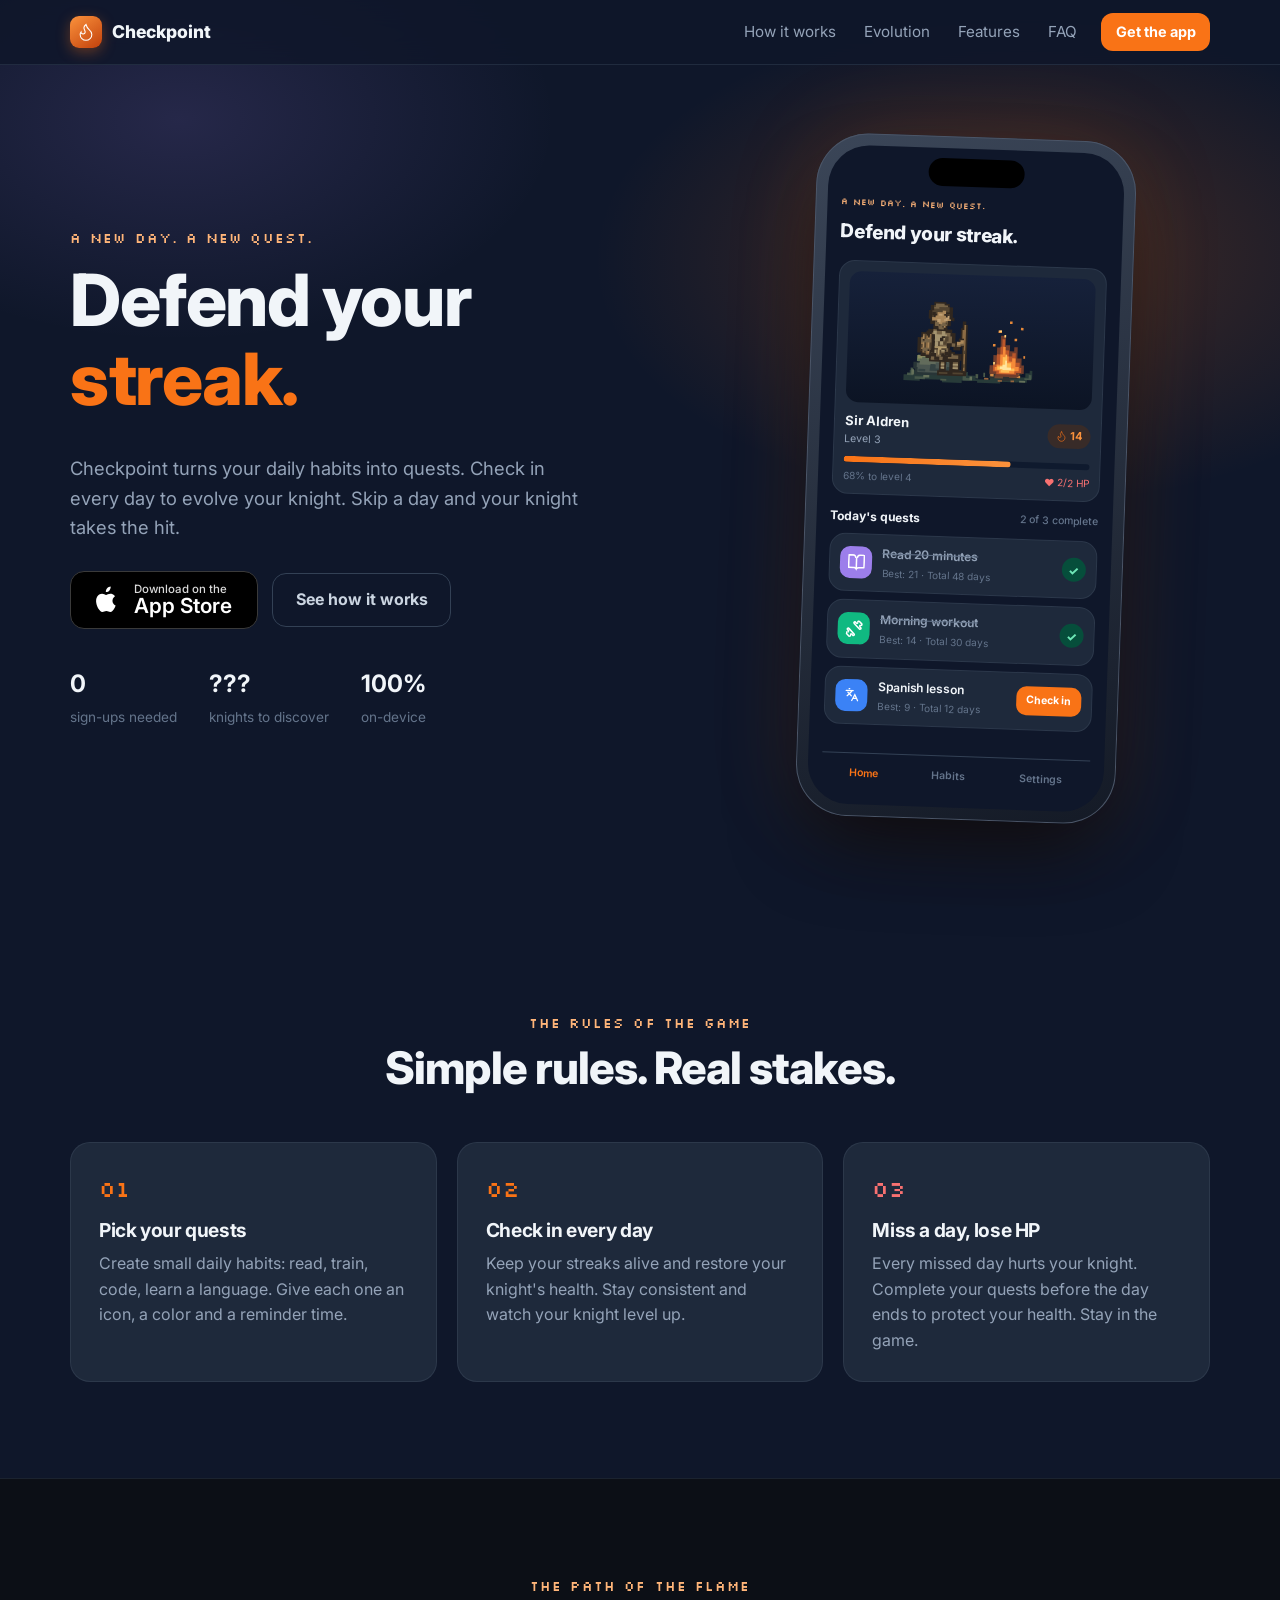
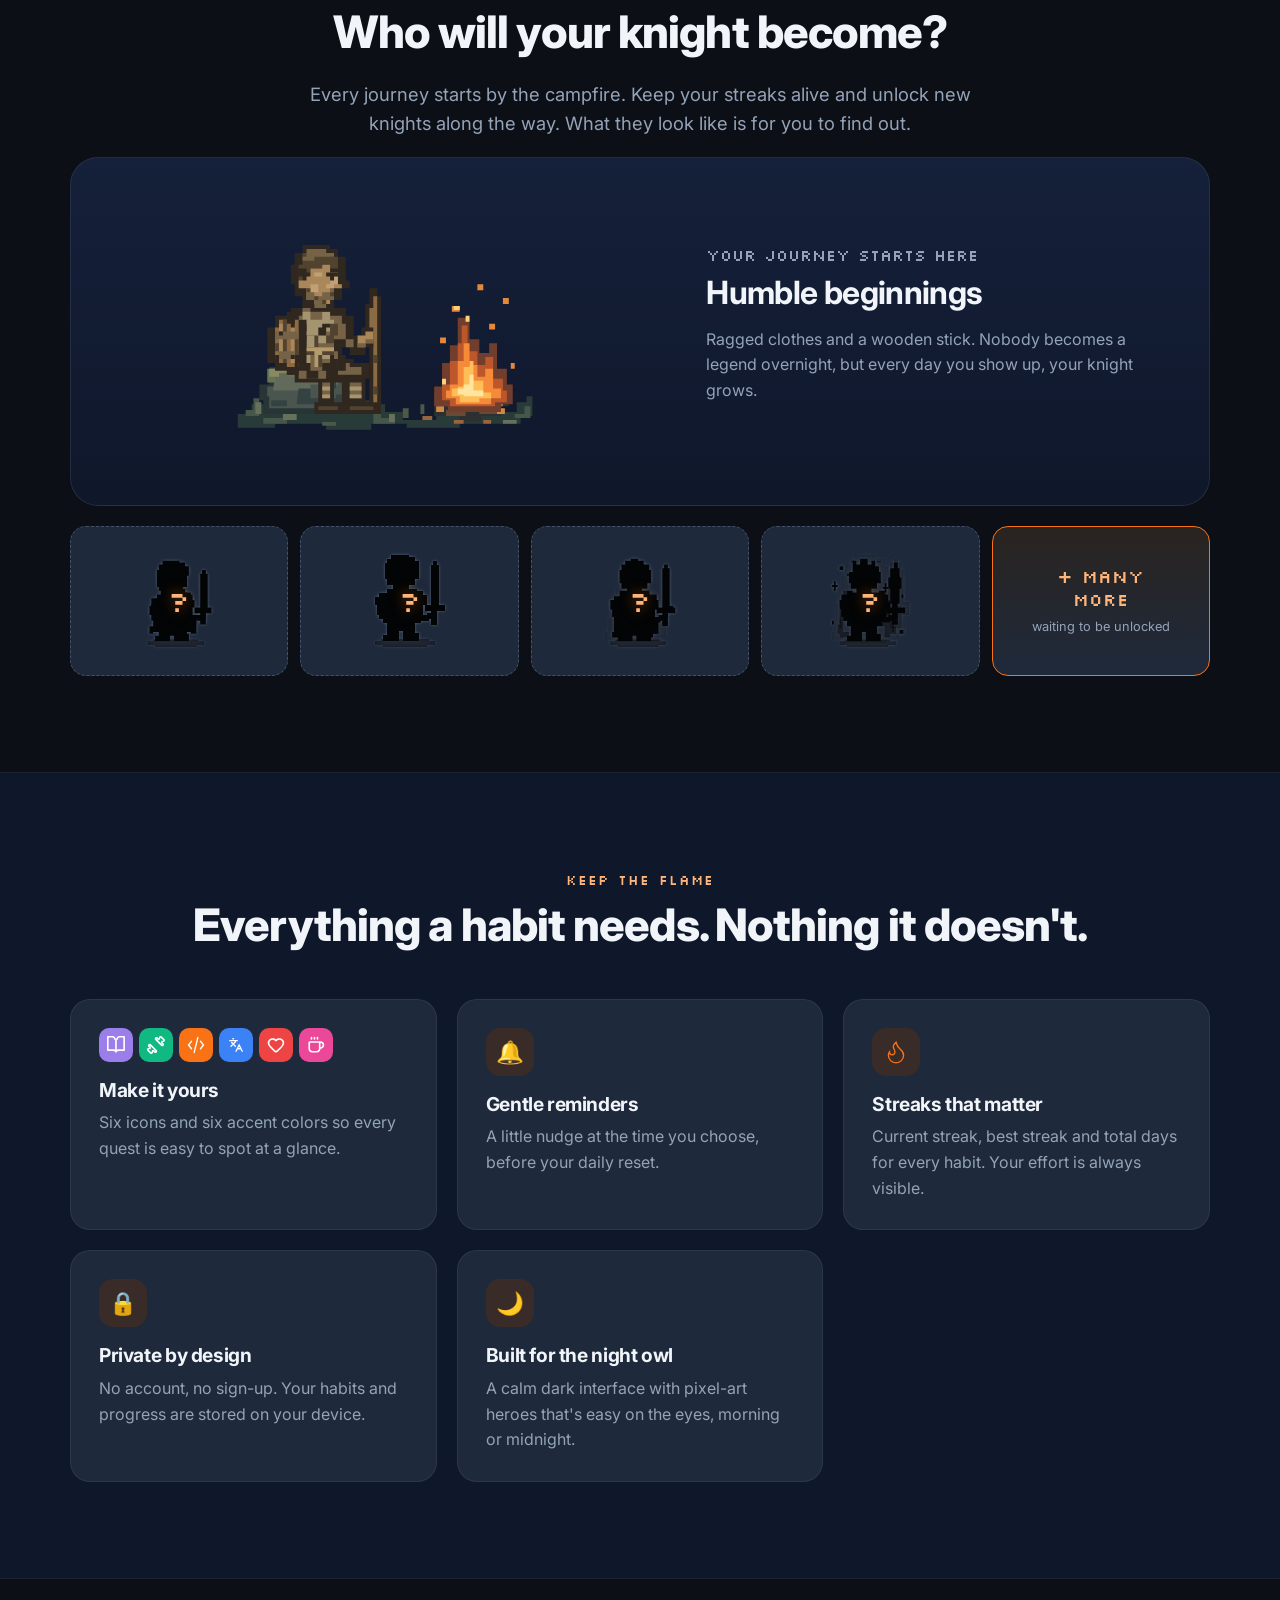
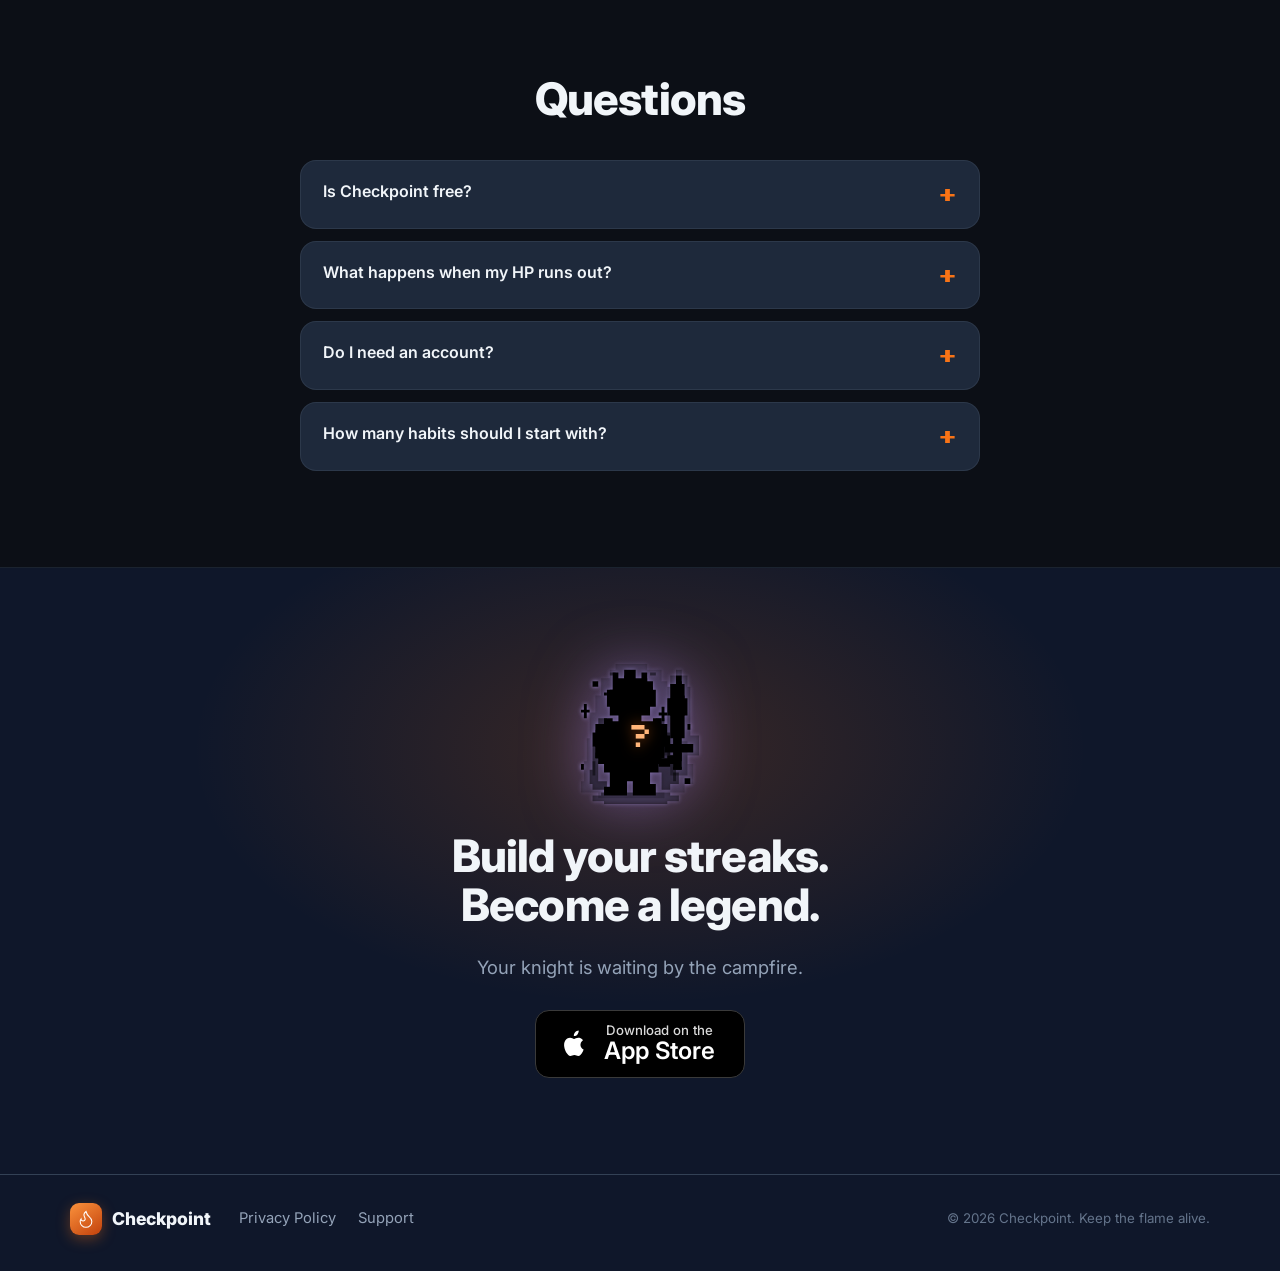
==== index.html @ ed14bf8e "Add Checkpoint landing page and privacy policy Co-Authored-By: Claude Opus 5.5 <noreply@anthropic.co" ====
<!doctype html>
<html lang="en">
<head>
  <meta charset="utf-8">
  <meta name="viewport" content="width=device-width, initial-scale=1">
  <title>Checkpoint — Habit Quests</title>
  <meta name="description" content="Checkpoint turns your daily habits into quests. Check in every day, protect your HP and evolve your knight.">
  <meta name="theme-color" content="#0F172A">
  <!-- Replace YOUR_APP_ID once the app is live, e.g. app-id=1234567890 -->
  <!-- <meta name="apple-itunes-app" content="app-id=YOUR_APP_ID"> -->
  <meta property="og:title" content="Checkpoint — Defend your streak.">
  <meta property="og:description" content="Daily habits as quests. Build streaks, keep your HP, evolve your knight.">
  <meta property="og:type" content="website">
  <link rel="icon" type="image/svg+xml" href="assets/img/favicon.svg">
  <link rel="apple-touch-icon" href="assets/img/favicon.svg">
  <link rel="preconnect" href="https://fonts.googleapis.com">
  <link rel="preconnect" href="https://fonts.gstatic.com" crossorigin>
  <link href="https://fonts.googleapis.com/css2?family=Inter:wght@400;500;600;700;800&family=Silkscreen&display=swap" rel="stylesheet">
  <link rel="stylesheet" href="styles.css">
</head>
<body>

<header class="nav">
  <div class="wrap nav__inner">
    <a class="brand" href="#top" aria-label="Checkpoint home">
      <span class="brand__icon"><img src="assets/img/flame.svg" alt=""></span>
      <span>Checkpoint</span>
    </a>
    <nav class="nav__links" aria-label="Main">
      <a href="#how">How it works</a>
      <a href="#evolution">Evolution</a>
      <a href="#features">Features</a>
      <a href="#faq">FAQ</a>
    </nav>
    <a class="btn btn--small js-store" href="#download">Get the app</a>
  </div>
</header>

<main id="top">

  <!-- HERO -->
  <section class="hero">
    <div class="hero__glow" aria-hidden="true"></div>
    <div class="wrap hero__inner">
      <div class="hero__copy">
        <p class="eyebrow">a new day. a new quest.</p>
        <h1>Defend your <span class="accent">streak.</span></h1>
        <p class="lead">Checkpoint turns your daily habits into quests. Check in every day to evolve your knight. Skip a day and your knight takes the hit.</p>
        <div class="cta-row">
          <a class="store-badge js-store" href="#download" aria-label="Download on the App Store">
            <svg viewBox="0 0 24 24" aria-hidden="true"><path fill="currentColor" d="M16.37 12.6c.03 2.9 2.54 3.86 2.57 3.87-.02.07-.4 1.38-1.33 2.73-.8 1.17-1.63 2.33-2.94 2.36-1.29.02-1.7-.76-3.17-.76-1.47 0-1.93.74-3.15.79-1.27.05-2.23-1.27-3.04-2.43-1.65-2.38-2.92-6.74-1.22-9.68.84-1.46 2.35-2.39 3.99-2.41 1.24-.02 2.42.84 3.17.84.76 0 2.19-1.04 3.69-.88.63.03 2.39.25 3.52 1.92-.09.06-2.1 1.23-2.09 3.65M13.95 4.3c.67-.82 1.13-1.95 1-3.08-.97.04-2.14.65-2.84 1.46-.62.72-1.17 1.87-1.02 2.97 1.08.08 2.19-.55 2.86-1.35"/></svg>
            <span><small>Download on the</small>App Store</span>
          </a>
          <a class="btn btn--ghost" href="#how">See how it works</a>
        </div>
        <ul class="hero__stats">
          <li><b>0</b><span>sign-ups needed</span></li>
          <li><b>???</b><span>knights to discover</span></li>
          <li><b>100%</b><span>on-device</span></li>
        </ul>
      </div>

      <!-- Phone mockup recreating the Home screen -->
      <div class="phone" aria-label="Checkpoint home screen preview" role="img">
        <div class="phone__screen">
          <div class="phone__notch"></div>
          <div class="ui">
            <p class="ui__sub">a new day. a new quest.</p>
            <p class="ui__title">Defend your streak.</p>

            <div class="ui-card ui-hero">
              <div class="ui-hero__art"><img src="assets/img/peasant_campfire.svg" alt=""></div>
              <div class="ui-hero__row">
                <div>
                  <p class="ui-hero__name">Sir Aldren</p>
                  <p class="ui-hero__lvl">Level 3</p>
                </div>
                <span class="pill pill--fire"><img src="assets/img/flame.svg" alt=""> 14</span>
              </div>
              <div class="bar"><span style="width:68%"></span></div>
              <p class="ui-hero__meta"><span>68% to level 4</span><span class="hp">♥ 2/2 HP</span></p>
            </div>

            <div class="ui__section">
              <span>Today's quests</span><span class="dim">2 of 3 complete</span>
            </div>

            <div class="ui-card quest is-done">
              <span class="quest__icon c-lav"><img src="assets/img/book.svg" alt=""></span>
              <div class="quest__body"><p>Read 20 minutes</p><small>Best: 21 · Total 48 days</small></div>
              <span class="quest__check">✓</span>
            </div>
            <div class="ui-card quest is-done">
              <span class="quest__icon c-green"><img src="assets/img/sport.svg" alt=""></span>
              <div class="quest__body"><p>Morning workout</p><small>Best: 14 · Total 30 days</small></div>
              <span class="quest__check">✓</span>
            </div>
            <div class="ui-card quest">
              <span class="quest__icon c-blue"><img src="assets/img/language.svg" alt=""></span>
              <div class="quest__body"><p>Spanish lesson</p><small>Best: 9 · Total 12 days</small></div>
              <span class="quest__btn">Check in</span>
            </div>

            <div class="ui__tabs"><span class="on">Home</span><span>Habits</span><span>Settings</span></div>
          </div>
        </div>
      </div>
    </div>
  </section>

  <!-- HOW IT WORKS -->
  <section id="how" class="section">
    <div class="wrap">
      <p class="eyebrow center">the rules of the game</p>
      <h2 class="center">Simple rules. Real stakes.</h2>
      <div class="steps">
        <article class="step">
          <span class="step__num">01</span>
          <h3>Pick your quests</h3>
          <p>Create small daily habits: read, train, code, learn a language. Give each one an icon, a color and a reminder time.</p>
        </article>
        <article class="step">
          <span class="step__num">02</span>
          <h3>Check in every day</h3>
          <p>Keep your streaks alive and restore your knight's health. Stay consistent and watch your knight level up.</p>
        </article>
        <article class="step step--warn">
          <span class="step__num">03</span>
          <h3>Miss a day, lose HP</h3>
          <p>Every missed day hurts your knight. Complete your quests before the day ends to protect your health. Stay in the game.</p>
        </article>
      </div>
    </div>
  </section>

  <!-- EVOLUTION -->
  <section id="evolution" class="section section--alt">
    <div class="wrap">
      <p class="eyebrow center">the path of the flame</p>
      <h2 class="center">Who will your knight become?</h2>
      <p class="lead center narrow">Every journey starts by the campfire. Keep your streaks alive and unlock new knights along the way. What they look like is for you to find out.</p>

      <div class="stage">
        <div class="stage__art"><img src="assets/img/peasant_campfire.svg" alt="Your knight resting by the campfire"></div>
        <div class="stage__copy">
          <p class="stage__lvl">your journey starts here</p>
          <h3>Humble beginnings</h3>
          <p>Ragged clothes and a wooden stick. Nobody becomes a legend overnight, but every day you show up, your knight grows.</p>
        </div>
      </div>

      <div class="locked" aria-label="Locked knights">
        <div class="locked__card"><img src="assets/img/ragged.svg" alt="Locked knight"><span class="locked__q">?</span></div>
        <div class="locked__card"><img src="assets/img/steel.svg" alt="Locked knight"><span class="locked__q">?</span></div>
        <div class="locked__card"><img src="assets/img/veteran.svg" alt="Locked knight"><span class="locked__q">?</span></div>
        <div class="locked__card"><img src="assets/img/grandmaster.svg" alt="Locked knight"><span class="locked__q">?</span></div>
        <div class="locked__card locked__more"><b>+ many<br>more</b><span>waiting to be unlocked</span></div>
      </div>
    </div>
  </section>

  <!-- FEATURES -->
  <section id="features" class="section">
    <div class="wrap">
      <p class="eyebrow center">keep the flame</p>
      <h2 class="center">Everything a habit needs. Nothing it doesn't.</h2>
      <div class="grid">
        <article class="feature">
          <div class="feature__icons">
            <span class="c-lav"><img src="assets/img/book.svg" alt=""></span>
            <span class="c-green"><img src="assets/img/sport.svg" alt=""></span>
            <span class="c-orange"><img src="assets/img/coding.svg" alt=""></span>
            <span class="c-blue"><img src="assets/img/language.svg" alt=""></span>
            <span class="c-red"><img src="assets/img/heart.svg" alt=""></span>
            <span class="c-pink"><img src="assets/img/coffee.svg" alt=""></span>
          </div>
          <h3>Make it yours</h3>
          <p>Six icons and six accent colors so every quest is easy to spot at a glance.</p>
        </article>
        <article class="feature">
          <div class="feature__big">🔔</div>
          <h3>Gentle reminders</h3>
          <p>A little nudge at the time you choose, before your daily reset.</p>
        </article>
        <article class="feature">
          <div class="feature__big"><img src="assets/img/flame.svg" alt=""></div>
          <h3>Streaks that matter</h3>
          <p>Current streak, best streak and total days for every habit. Your effort is always visible.</p>
        </article>
        <article class="feature">
          <div class="feature__big">🔒</div>
          <h3>Private by design</h3>
          <p>No account, no sign-up. Your habits and progress are stored on your device.</p>
        </article>
        <article class="feature">
          <div class="feature__big">🌙</div>
          <h3>Built for the night owl</h3>
          <p>A calm dark interface with pixel-art heroes that's easy on the eyes, morning or midnight.</p>
        </article>
      </div>
    </div>
  </section>

  <!-- FAQ -->
  <section id="faq" class="section section--alt">
    <div class="wrap narrow">
      <h2 class="center">Questions</h2>
      <details>
        <summary>Is Checkpoint free?</summary>
        <p>Yes. Download it from the App Store and start your first quest right away.</p>
      </details>
      <details>
        <summary>What happens when my HP runs out?</summary>
        <p>Missed days cost HP, and completed quests slowly heal your knight. Keep checking in to stay in the game — even one quest a day helps.</p>
      </details>
      <details>
        <summary>Do I need an account?</summary>
        <p>No. Checkpoint works without sign-up and keeps your data on your iPhone.</p>
      </details>
      <details>
        <summary>How many habits should I start with?</summary>
        <p>Start small. A few minutes a day is enough. One or two quests you can actually keep beat ten you'll abandon.</p>
      </details>
    </div>
  </section>

  <!-- FINAL CTA -->
  <section id="download" class="section final">
    <div class="wrap final__inner">
      <div class="final__art"><img src="assets/img/grandmaster.svg" alt="A locked legendary knight"><span class="locked__q">?</span></div>
      <h2>Build your streaks.<br>Become a legend.</h2>
      <p class="lead">Your knight is waiting by the campfire.</p>
      <a class="store-badge store-badge--lg js-store" href="#download" aria-label="Download on the App Store">
        <svg viewBox="0 0 24 24" aria-hidden="true"><path fill="currentColor" d="M16.37 12.6c.03 2.9 2.54 3.86 2.57 3.87-.02.07-.4 1.38-1.33 2.73-.8 1.17-1.630 2.33-2.94 2.36-1.29.02-1.7-.76-3.17-.76-1.47 0-1.93.74-3.15.79-1.27.05-2.230-1.27-3.04-2.43-1.65-2.38-2.92-6.74-1.22-9.68.84-1.46 2.35-2.39 3.99-2.41 1.24-.02 2.42.84 3.17.84.76 0 2.19-1.04 3.69-.88.63.03 2.39.25 3.520 1.92-.09.06-2.1 1.23-2.09 3.65M13.95 4.3c.67-.82 1.13-1.95 1-3.08-.97.04-2.14.65-2.84 1.46-.62.72-1.17 1.87-1.02 2.97 1.08.08 2.19-.55 2.86-1.35"/></svg>
        <span><small>Download on the</small>App Store</span>
      </a>
    </div>
  </section>
</main>

<footer class="footer">
  <div class="wrap footer__inner">
    <span class="brand"><span class="brand__icon"><img src="assets/img/flame.svg" alt=""></span>Checkpoint</span>
    <nav aria-label="Legal">
      <a href="privacy.html">Privacy Policy</a>
      <a href="mailto:support@example.com">Support</a>
    </nav>
    <small class="dim">© <span id="year">2026</span> Checkpoint. Keep the flame alive.</small>
  </div>
</footer>

<script>
  // Paste the App Store URL here once the app is published.
  const APP_STORE_URL = ""; // e.g. "https://apps.apple.com/app/id1234567890"
  if (APP_STORE_URL) {
    document.querySelectorAll(".js-store").forEach(a => { a.href = APP_STORE_URL; a.target = "_blank"; a.rel = "noopener"; });
  }

  document.getElementById("year").textContent = new Date().getFullYear();
</script>
</body>
</html>
---- styles.css ----
:root {
  --bg: #0F172A;
  --bg-dim: #0C0F16;
  --card: #1E293B;
  --card-hi: #25344C;
  --line: #334155;
  --text: #F1F5F9;
  --text-2: #CBD5E1;
  --muted: #94A3B8;
  --dim: #64748B;
  --primary: #F97316;
  --primary-2: #FB923C;
  --primary-text: #FFB579;
  --primary-deep: #382B28;
  --violet: #9C7EEB;
  --success: #10B981;
  --error: #EF4444;
  --radius: 20px;
  --pixel: "Silkscreen", ui-monospace, monospace;
}

* { box-sizing: border-box; }
html { scroll-behavior: smooth; }
body {
  margin: 0;
  background: var(--bg);
  color: var(--text);
  font: 16px/1.6 "Inter", system-ui, -apple-system, sans-serif;
  -webkit-font-smoothing: antialiased;
  overflow-x: hidden;
}
img { max-width: 100%; display: block; }
a { color: inherit; text-decoration: none; }
h1, h2, h3 { line-height: 1.1; margin: 0 0 .5em; letter-spacing: -.02em; }
h1 { font-size: clamp(2.6rem, 6vw, 4.5rem); font-weight: 800; }
h2 { font-size: clamp(1.9rem, 4vw, 2.8rem); font-weight: 800; }
h3 { font-size: 1.2rem; font-weight: 700; }
p { margin: 0 0 1em; }

.wrap { width: min(1140px, 100% - 32px); margin-inline: auto; }
.narrow { max-width: 680px; margin-inline: auto; }
.center { text-align: center; }
.dim { color: var(--dim); }
.small { font-size: .9rem; }
.accent { color: var(--primary); }
.lead { color: var(--muted); font-size: 1.15rem; }
.eyebrow {
  font-family: var(--pixel);
  color: var(--primary-text);
  font-size: .85rem;
  letter-spacing: .08em;
  text-transform: lowercase;
  margin-bottom: .8em;
}

/* Buttons */
.btn {
  display: inline-flex; align-items: center; justify-content: center;
  padding: .85em 1.4em; border-radius: 14px;
  background: var(--primary); color: #fff; font-weight: 700;
  transition: transform .15s, background .15s;
}
.btn:hover { background: var(--primary-2); transform: translateY(-1px); }
.btn--small { padding: .55em 1em; font-size: .9rem; border-radius: 12px; }
.btn--ghost { background: transparent; border: 1px solid var(--line); color: var(--text-2); }
.btn--ghost:hover { background: var(--card); }

.store-badge {
  display: inline-flex; align-items: center; gap: .6em;
  background: #000; color: #fff; border: 1px solid #3a3a3a;
  padding: .55em 1.2em .55em 1em; border-radius: 14px;
  font-weight: 600; font-size: 1.3rem; line-height: 1.05;
  transition: transform .15s, border-color .15s;
}
.store-badge:hover { transform: translateY(-1px); border-color: var(--primary); }
.store-badge svg { width: 30px; height: 30px; }
.store-badge small { display: block; font-size: .55em; font-weight: 500; opacity: .85; }
.store-badge--lg { font-size: 1.5rem; }

/* Nav */
.nav {
  position: sticky; top: 0; z-index: 10;
  background: color-mix(in srgb, var(--bg) 82%, transparent);
  backdrop-filter: blur(14px); -webkit-backdrop-filter: blur(14px);
  border-bottom: 1px solid rgba(51, 65, 85, .5);
}
.nav__inner { display: flex; align-items: center; gap: 24px; height: 64px; }
.nav__links { display: flex; gap: 28px; margin-left: auto; color: var(--muted); font-size: .95rem; }
.nav__links a:hover { color: var(--text); }
.brand { display: inline-flex; align-items: center; gap: 10px; font-weight: 800; font-size: 1.1rem; }
.brand__icon {
  width: 32px; height: 32px; border-radius: 9px; display: grid; place-items: center;
  background: linear-gradient(145deg, #FB923C, #C2410C);
  box-shadow: 0 4px 14px rgba(249, 115, 22, .35);
}
.brand__icon img { width: 20px; filter: brightness(0) invert(1); }

/* Hero */
.hero { position: relative; padding: 72px 0 96px; overflow-x: clip; }
.hero__glow {
  position: absolute; inset: -10% -10% auto; height: 700px; pointer-events: none;
  background:
    radial-gradient(40% 50% at 75% 40%, rgba(249, 115, 22, .22), transparent 70%),
    radial-gradient(35% 45% at 20% 20%, rgba(156, 126, 235, .16), transparent 70%);
}
.hero__inner { position: relative; display: grid; grid-template-columns: 1.1fr .9fr; gap: 56px; align-items: center; }
.hero__copy .lead { max-width: 520px; }
.cta-row { display: flex; flex-wrap: wrap; gap: 14px; align-items: center; margin: 28px 0 36px; }
.hero__stats { display: flex; gap: 32px; list-style: none; padding: 0; margin: 0; }
.hero__stats b { display: block; font-size: 1.5rem; color: var(--text); }
.hero__stats span { color: var(--dim); font-size: .85rem; }

/* Phone mockup */
.phone {
  justify-self: center; width: 320px; aspect-ratio: 9 / 19.2;
  padding: 12px; border-radius: 52px;
  background: linear-gradient(160deg, #3b4658, #141a26);
  box-shadow: 0 40px 80px -20px rgba(0, 0, 0, .7), 0 0 0 1px #4b5567 inset, 0 0 90px rgba(249, 115, 22, .15);
  transform: rotate(2deg);
}
.phone__screen { position: relative; height: 100%; border-radius: 41px; overflow: hidden; background: var(--bg); }
.phone__notch { position: absolute; top: 10px; left: 50%; translate: -50%; width: 96px; height: 28px; border-radius: 20px; background: #000; z-index: 2; }
.ui { padding: 50px 14px 0; height: 100%; display: flex; flex-direction: column; gap: 8px; font-size: 12px; }
.ui__sub { margin: 0; font-family: var(--pixel); color: var(--primary-text); font-size: 9px; }
.ui__title { margin: 0 0 4px; font-weight: 800; font-size: 19px; letter-spacing: -.02em; }
.ui-card { background: var(--card); border-radius: 16px; border: 1px solid rgba(71, 85, 105, .35); }
.ui-hero { padding: 10px; }
.ui-hero__art { background: linear-gradient(180deg, #16213a, #0c1424); border-radius: 12px; padding: 4px 0; }
.ui-hero__art img { width: 78%; margin: 0 auto; image-rendering: pixelated; }
.ui-hero__row { display: flex; justify-content: space-between; align-items: center; margin-top: 8px; }
.ui-hero__name { margin: 0; font-weight: 700; font-size: 13px; }
.ui-hero__lvl { margin: 0; color: var(--muted); font-size: 10.5px; }
.pill { display: inline-flex; align-items: center; gap: 3px; padding: 3px 8px; border-radius: 99px; font-weight: 700; font-size: 11px; }
.pill img { width: 12px; }
.pill--fire { background: var(--primary-deep); color: var(--primary-2); }
.bar { height: 6px; background: #0f1a2e; border-radius: 9px; margin: 8px 0 5px; overflow: hidden; }
.bar span { display: block; height: 100%; background: linear-gradient(90deg, var(--primary), var(--primary-2)); border-radius: inherit; }
.ui-hero__meta { margin: 0; display: flex; justify-content: space-between; color: var(--dim); font-size: 10px; }
.hp { color: #F87171; }
.ui__section { display: flex; justify-content: space-between; margin-top: 4px; font-weight: 700; font-size: 12px; }
.ui__section .dim { font-weight: 500; font-size: 10.5px; }
.quest { display: flex; align-items: center; gap: 10px; padding: 9px 10px; }
.quest__icon { width: 32px; height: 32px; border-radius: 10px; display: grid; place-items: center; flex: none; }
.quest__icon img { width: 17px; filter: brightness(0) invert(1); }
.quest__body { flex: 1; min-width: 0; }
.quest__body p { margin: 0; font-weight: 600; font-size: 12px; }
.quest__body small { color: var(--dim); font-size: 10px; }
.quest.is-done .quest__body p { color: var(--muted); text-decoration: line-through; text-decoration-color: var(--dim); }
.quest__check { width: 24px; height: 24px; border-radius: 50%; display: grid; place-items: center; background: #064E3B; color: #6EE7B7; font-size: 12px; font-weight: 800; }
.quest__btn { background: var(--primary); color: #fff; font-weight: 700; font-size: 10.5px; padding: 6px 10px; border-radius: 10px; }
.ui__tabs { margin-top: auto; display: flex; justify-content: space-around; padding: 12px 0 22px; border-top: 1px solid var(--line); color: var(--dim); font-size: 10.5px; font-weight: 600; }
.ui__tabs .on { color: var(--primary); }

/* Habit colors (from the app) */
.c-lav { background: #9C7EEB; }
.c-green { background: #10B981; }
.c-orange { background: #F97316; }
.c-blue { background: #3B82F6; }
.c-red { background: #EF4444; }
.c-pink { background: #EC4899; }

/* Sections */
.section { padding: 96px 0; }
.section--alt { background: var(--bg-dim); border-block: 1px solid rgba(51, 65, 85, .4); }

.steps { display: grid; grid-template-columns: repeat(3, 1fr); gap: 20px; margin-top: 48px; }
.step { background: var(--card); border: 1px solid rgba(71, 85, 105, .35); border-radius: var(--radius); padding: 28px; }
.step p { color: var(--muted); margin: 0; }
.step b { color: var(--primary-text); }
.step__num { display: inline-block; font-family: var(--pixel); color: var(--primary); font-size: 1.4rem; margin-bottom: 14px; }
.step--warn .step__num, .step--warn b { color: #F87171; }

/* Evolution */
.stage {
  display: grid; grid-template-columns: 1.2fr 1fr; gap: 40px; align-items: center;
  background: linear-gradient(180deg, #15203a, #0f172a); border: 1px solid rgba(71, 85, 105, .35);
  border-radius: 28px; padding: 32px 40px;
}
.stage__art img { width: 100%; max-width: 440px; margin-inline: auto; image-rendering: pixelated; }
.stage__lvl { font-family: var(--pixel); color: var(--primary-text); margin-bottom: .4em; }
.stage__copy h3 { font-size: 2rem; }
.stage__copy p { color: var(--muted); }

/* Locked knights */
.locked { display: grid; grid-template-columns: repeat(5, 1fr); gap: 12px; margin-top: 20px; }
.locked__card {
  position: relative; display: grid; place-items: center; min-height: 150px; padding: 18px 8px;
  background: var(--card); border: 1px dashed rgba(100, 116, 139, .55); border-radius: 16px; overflow: hidden;
}
.locked__card img {
  height: 92px; width: auto; image-rendering: pixelated; user-select: none; -webkit-user-drag: none;
  filter: brightness(0) drop-shadow(0 0 1.5px rgba(148, 163, 184, .55));
  opacity: .9;
}
.locked__q {
  position: absolute; left: 50%; top: 50%; translate: -50% -50%;
  font-family: var(--pixel); font-size: 1.8rem; color: var(--primary-text);
  text-shadow: 0 0 14px rgba(249, 115, 22, .6);
}
.locked__more { border-style: solid; border-color: var(--primary); background: linear-gradient(180deg, #2a2420, var(--card)); text-align: center; align-content: center; gap: 6px; }
.locked__more b { font-family: var(--pixel); font-weight: 400; font-size: 1.15rem; line-height: 1.25; color: var(--primary-text); }
.locked__more span { color: var(--muted); font-size: .8rem; }

/* Features */
.grid { display: grid; grid-template-columns: repeat(3, 1fr); gap: 20px; margin-top: 48px; }
.feature { background: var(--card); border: 1px solid rgba(71, 85, 105, .35); border-radius: var(--radius); padding: 28px; }
.feature p { color: var(--muted); margin: 0; }
.feature__big {
  width: 48px; height: 48px; border-radius: 14px; display: grid; place-items: center; margin-bottom: 18px;
  background: var(--primary-deep); font-size: 1.4rem;
}
.feature__big img { width: 26px; }
.feature__icons { display: flex; gap: 6px; margin-bottom: 18px; flex-wrap: wrap; }
.feature__icons span { width: 34px; height: 34px; border-radius: 10px; display: grid; place-items: center; }
.feature__icons img { width: 18px; filter: brightness(0) invert(1); }

/* FAQ */
details { background: var(--card); border: 1px solid rgba(71, 85, 105, .35); border-radius: 16px; padding: 0 22px; margin-top: 12px; }
details:first-of-type { margin-top: 36px; }
summary { cursor: pointer; padding: 18px 0; font-weight: 600; list-style: none; display: flex; justify-content: space-between; gap: 16px; }
summary::-webkit-details-marker { display: none; }
summary::after { content: "+"; color: var(--primary); font-family: var(--pixel); font-size: 1.2rem; }
details[open] summary::after { content: "–"; }
details p { color: var(--muted); padding-bottom: 6px; }

/* Final CTA */
.final { text-align: center; background: radial-gradient(50% 60% at 50% 30%, rgba(249, 115, 22, .18), transparent 70%); }
.final__inner { display: flex; flex-direction: column; align-items: center; }
.final__art { position: relative; margin-bottom: 28px; }
.final__art img { height: 140px; width: auto; image-rendering: pixelated; filter: brightness(0) drop-shadow(0 0 2px rgba(180, 160, 243, .9)) drop-shadow(0 0 30px rgba(156, 126, 235, .55)); }
.final__art .locked__q { font-size: 2.2rem; }
.final .lead { margin-bottom: 28px; }

/* Footer */
.footer { border-top: 1px solid var(--line); padding: 28px 0 36px; }
.footer__inner { display: flex; flex-wrap: wrap; align-items: center; gap: 16px 28px; }
.footer nav { display: flex; gap: 22px; color: var(--muted); font-size: .92rem; }
.footer nav a:hover { color: var(--text); }
.footer small { margin-left: auto; }

/* Responsive */
@media (max-width: 960px) {
  .hero__inner { grid-template-columns: 1fr; text-align: center; }
  .hero__copy .lead { margin-inline: auto; }
  .cta-row, .hero__stats { justify-content: center; }
  .steps, .grid { grid-template-columns: 1fr 1fr; }
  .stage { grid-template-columns: 1fr; text-align: center; padding: 24px; }
  .nav__links { display: none; }
  .locked { grid-template-columns: repeat(3, 1fr); }
  .locked__more { grid-column: span 2; }
  .nav .btn { margin-left: auto; }
}
@media (max-width: 640px) {
  .hero { padding: 40px 0 64px; }
  .section { padding: 64px 0; }
  .steps, .grid { grid-template-columns: 1fr; }
  .locked { grid-template-columns: repeat(2, 1fr); }
  .locked__more { grid-column: span 2; min-height: 100px; }
  .hero__stats { gap: 20px; }
  .phone { width: 290px; transform: none; }
  .footer small { margin-left: 0; width: 100%; }
}
@media (prefers-reduced-motion: reduce) {
  html { scroll-behavior: auto; }
  * { transition: none !important; }
}
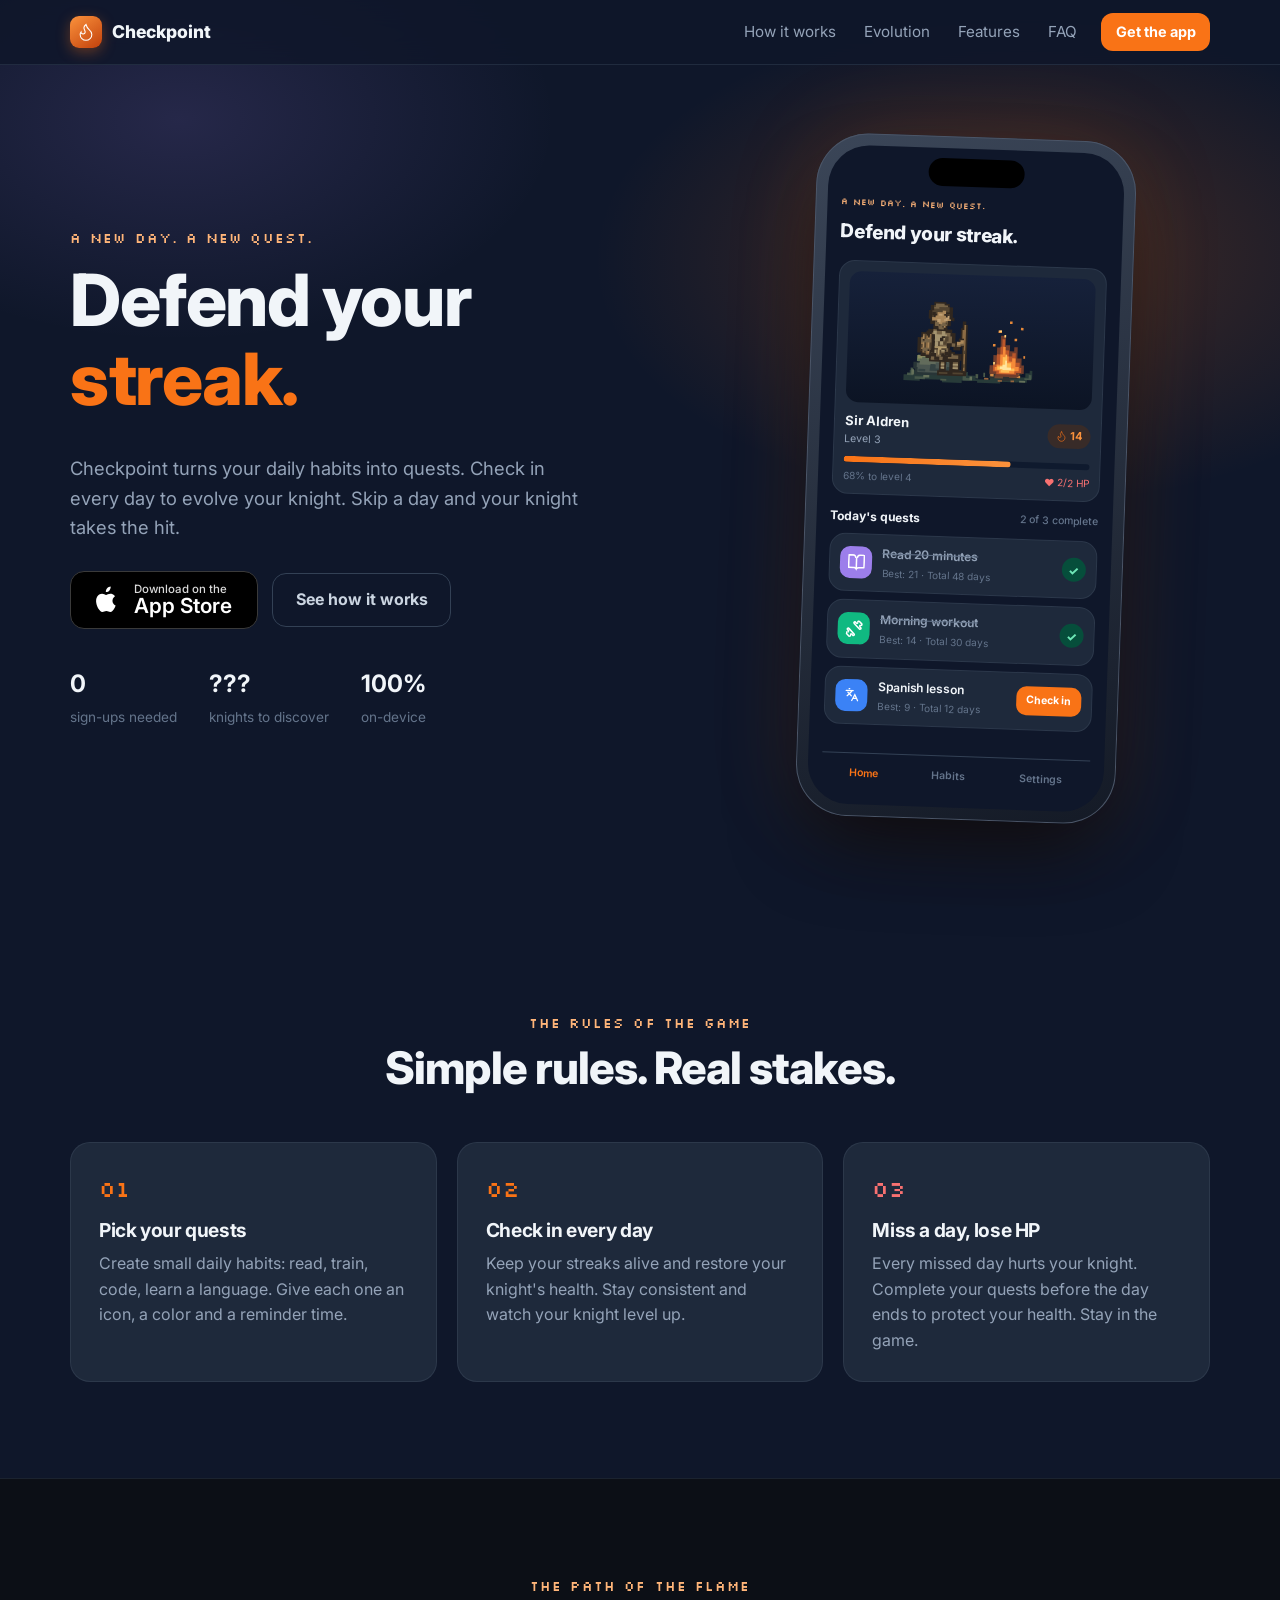
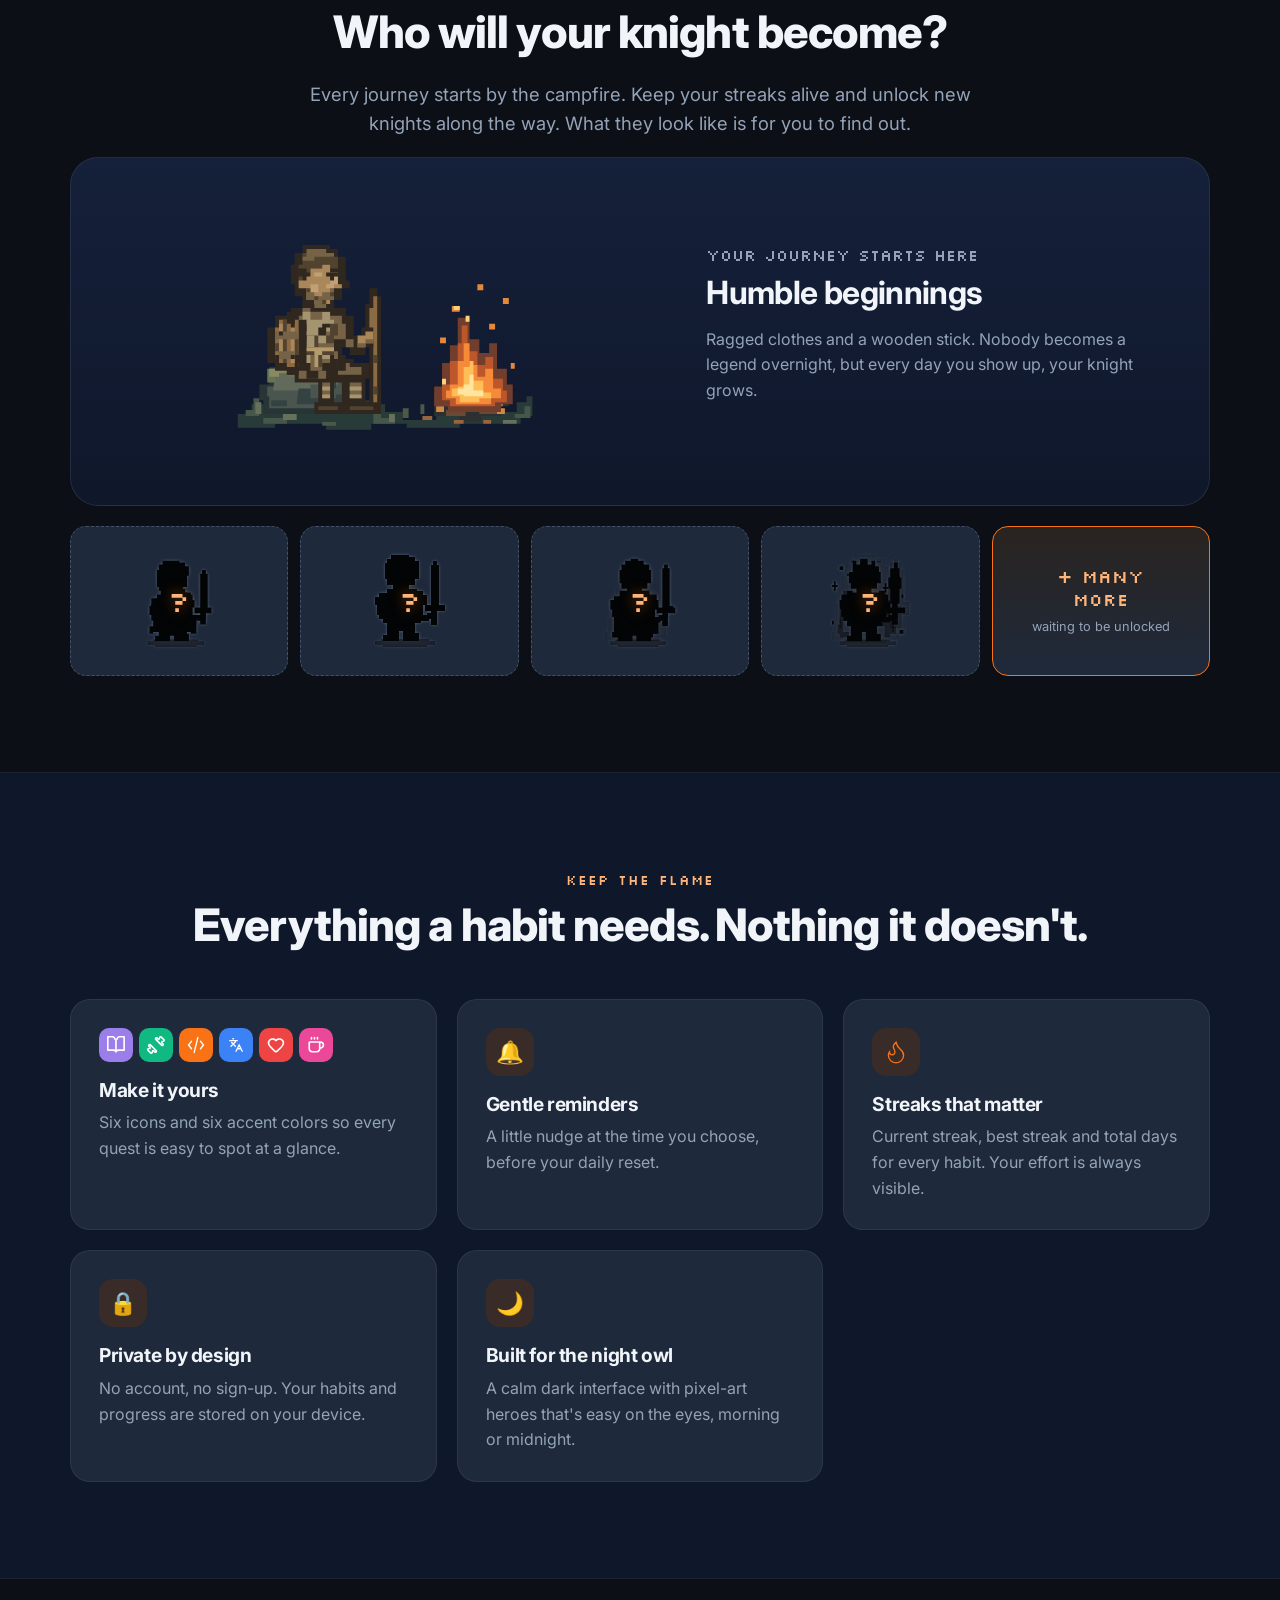
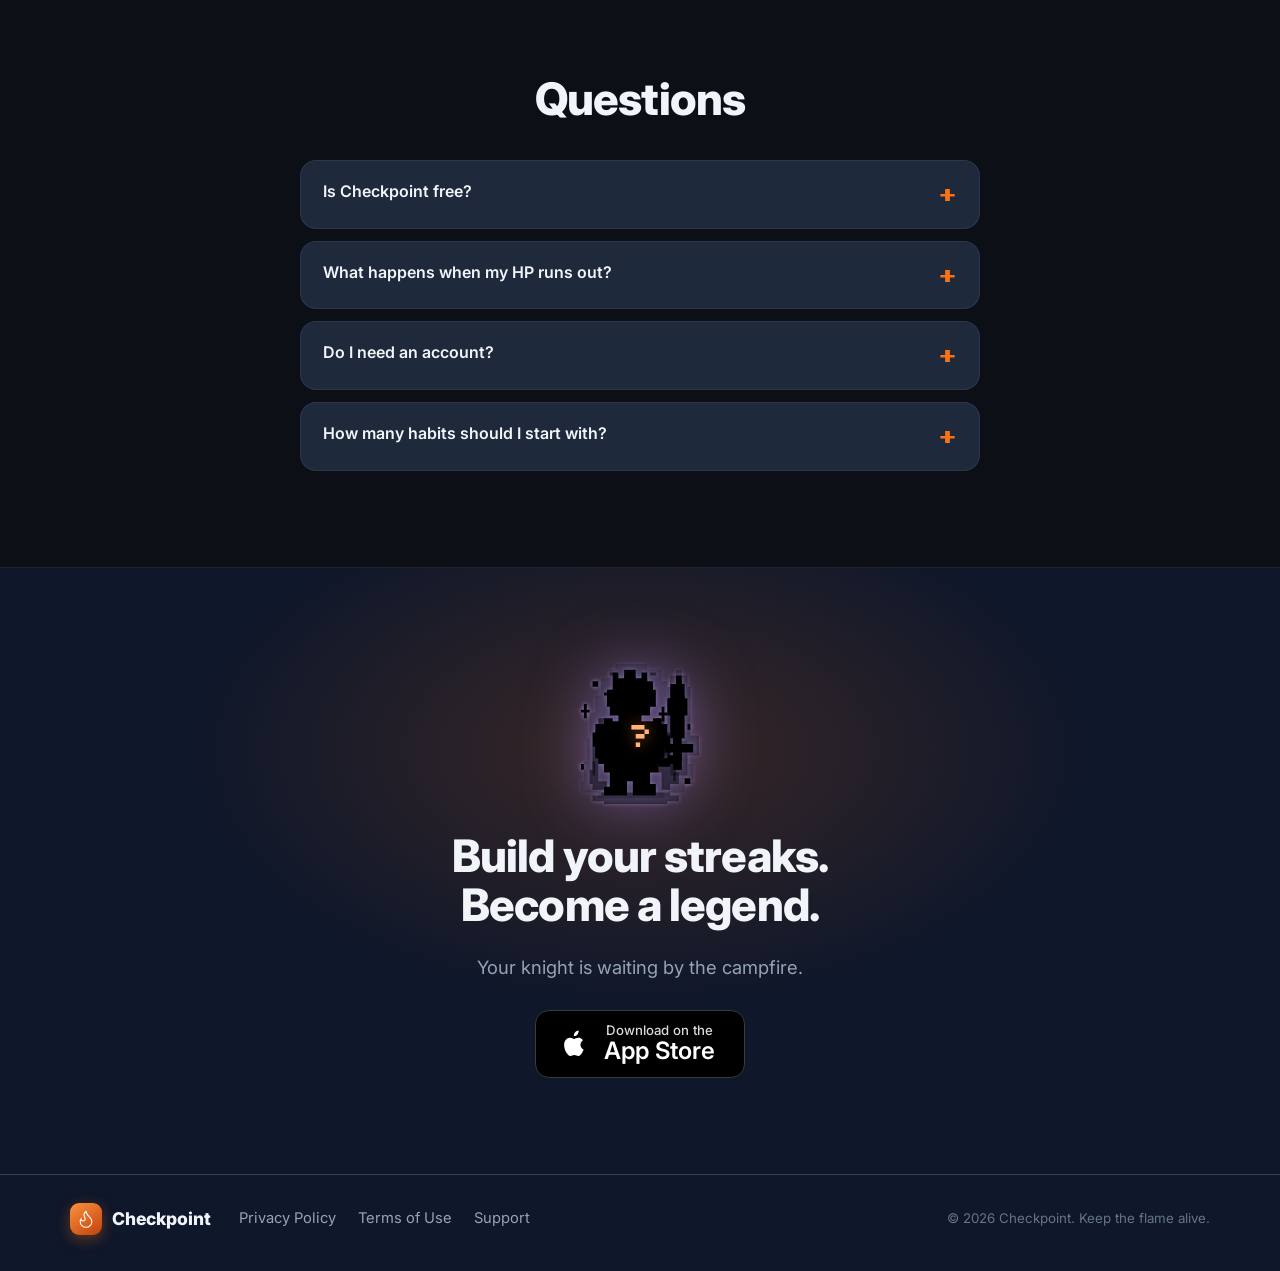
==== commit de3d0f85: "Add Terms of Use, expand Privacy Policy, set support email Co-Authored-By: Claude Opus 5.5 <noreply@" ====
--- a/index.html
+++ b/index.html
@@ -207,7 +207,7 @@
       <h2 class="center">Questions</h2>
       <details>
         <summary>Is Checkpoint free?</summary>
-        <p>Yes. Download it from the App Store and start your first quest right away.</p>
+        <p>Checkpoint is free to download, and you can start your first quest right away. Some extra features may be offered as optional in-app purchases.</p>
       </details>
       <details>
         <summary>What happens when my HP runs out?</summary>
@@ -243,7 +243,8 @@
     <span class="brand"><span class="brand__icon"><img src="assets/img/flame.svg" alt=""></span>Checkpoint</span>
     <nav aria-label="Legal">
       <a href="privacy.html">Privacy Policy</a>
-      <a href="mailto:support@example.com">Support</a>
+      <a href="terms.html">Terms of Use</a>
+      <a href="mailto:checkpoint.todo@gmail.com">Support</a>
     </nav>
     <small class="dim">© <span id="year">2026</span> Checkpoint. Keep the flame alive.</small>
   </div>
--- a/styles.css
+++ b/styles.css
@@ -264,3 +264,17 @@
   html { scroll-behavior: auto; }
   * { transition: none !important; }
 }
+
+/* Legal pages */
+.legal-nav { display: flex; gap: 20px; margin-left: auto; color: var(--muted); font-size: .95rem; }
+.legal-nav a:hover, .legal-nav a[aria-current="page"] { color: var(--text); }
+.legal { padding: 56px 0 96px; }
+.legal h1 { font-size: clamp(2.2rem, 5vw, 3.2rem); }
+.legal h2 { font-size: 1.25rem; margin-top: 2.2em; }
+.legal p, .legal li { color: var(--text-2); }
+.legal ul { padding-left: 1.2em; }
+.legal li { margin-bottom: .5em; }
+.legal a { color: var(--primary-text); text-decoration: underline; text-underline-offset: 3px; }
+.legal__summary { background: var(--card); border: 1px solid rgba(71, 85, 105, .35); border-left: 3px solid var(--primary); border-radius: 14px; padding: 18px 22px; margin: 28px 0 8px; }
+.legal__summary b { display: block; margin-bottom: 6px; }
+.legal__summary p { margin: 0; }
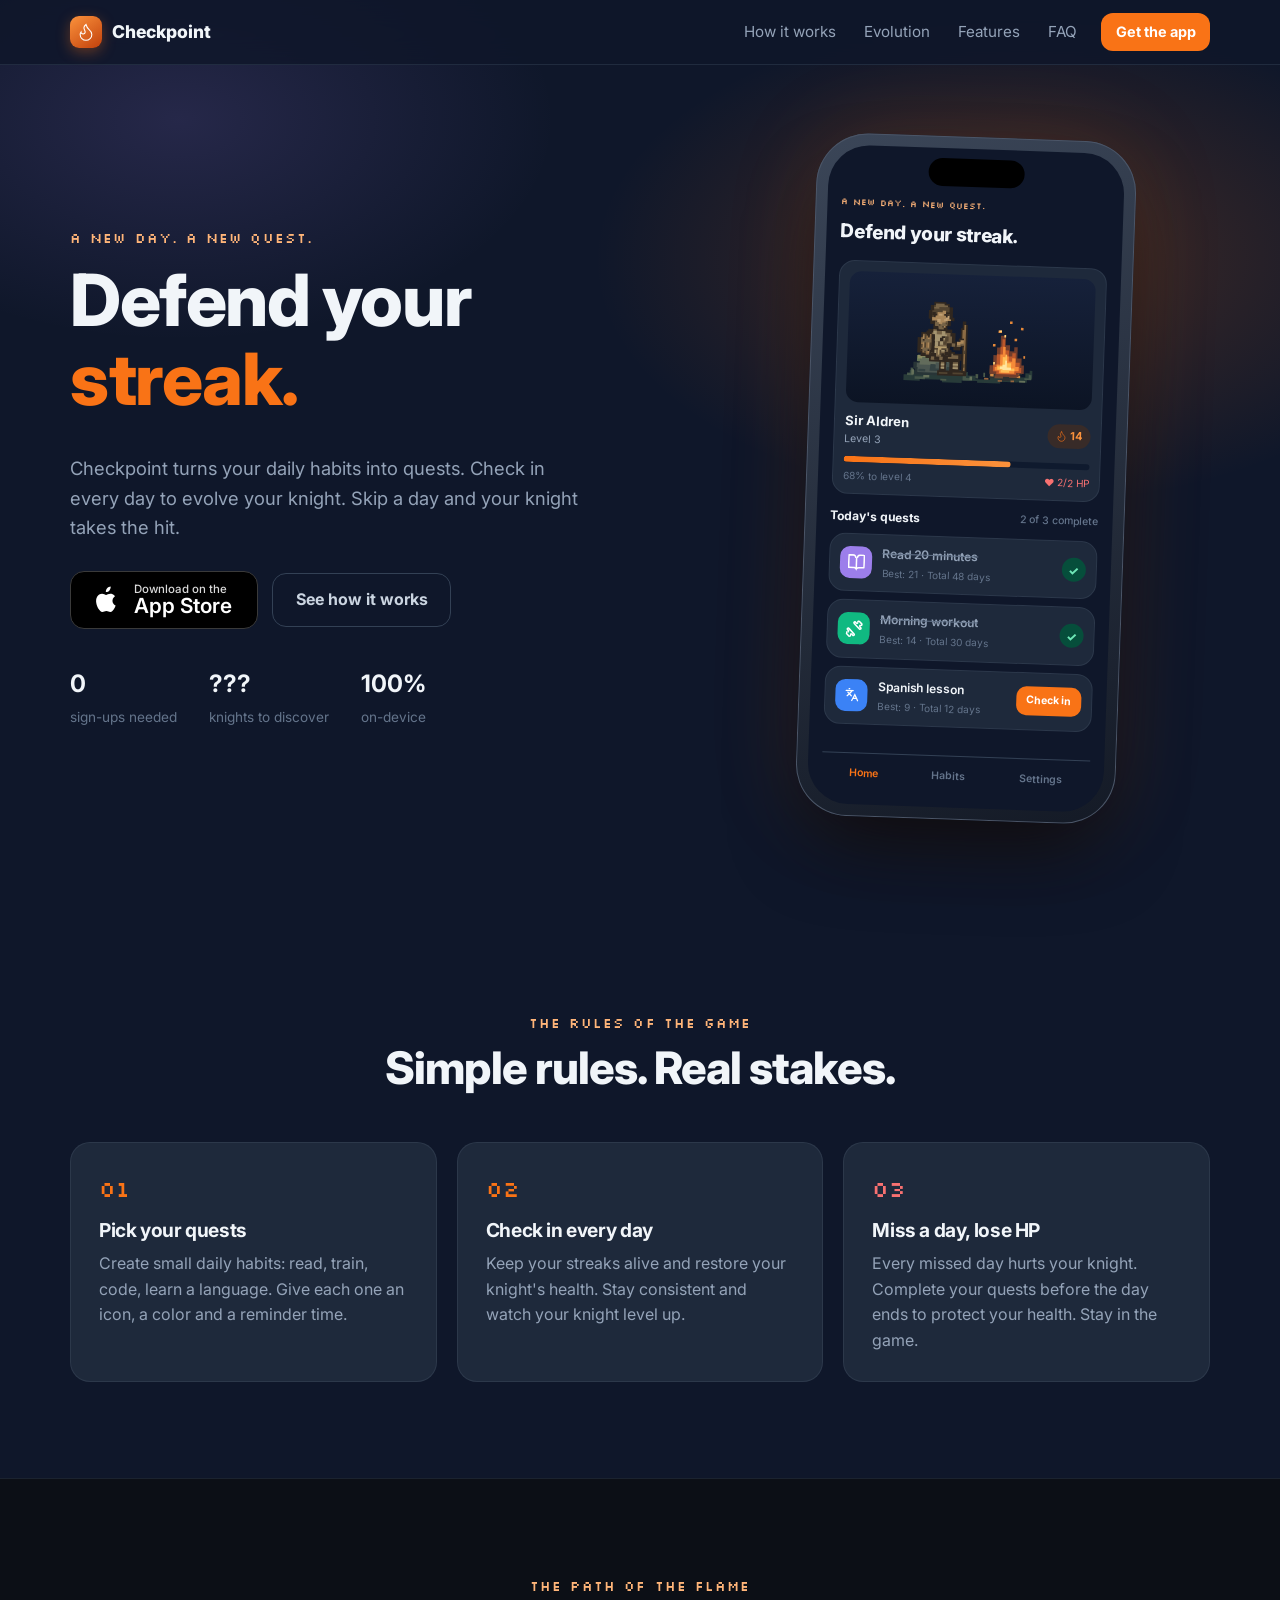
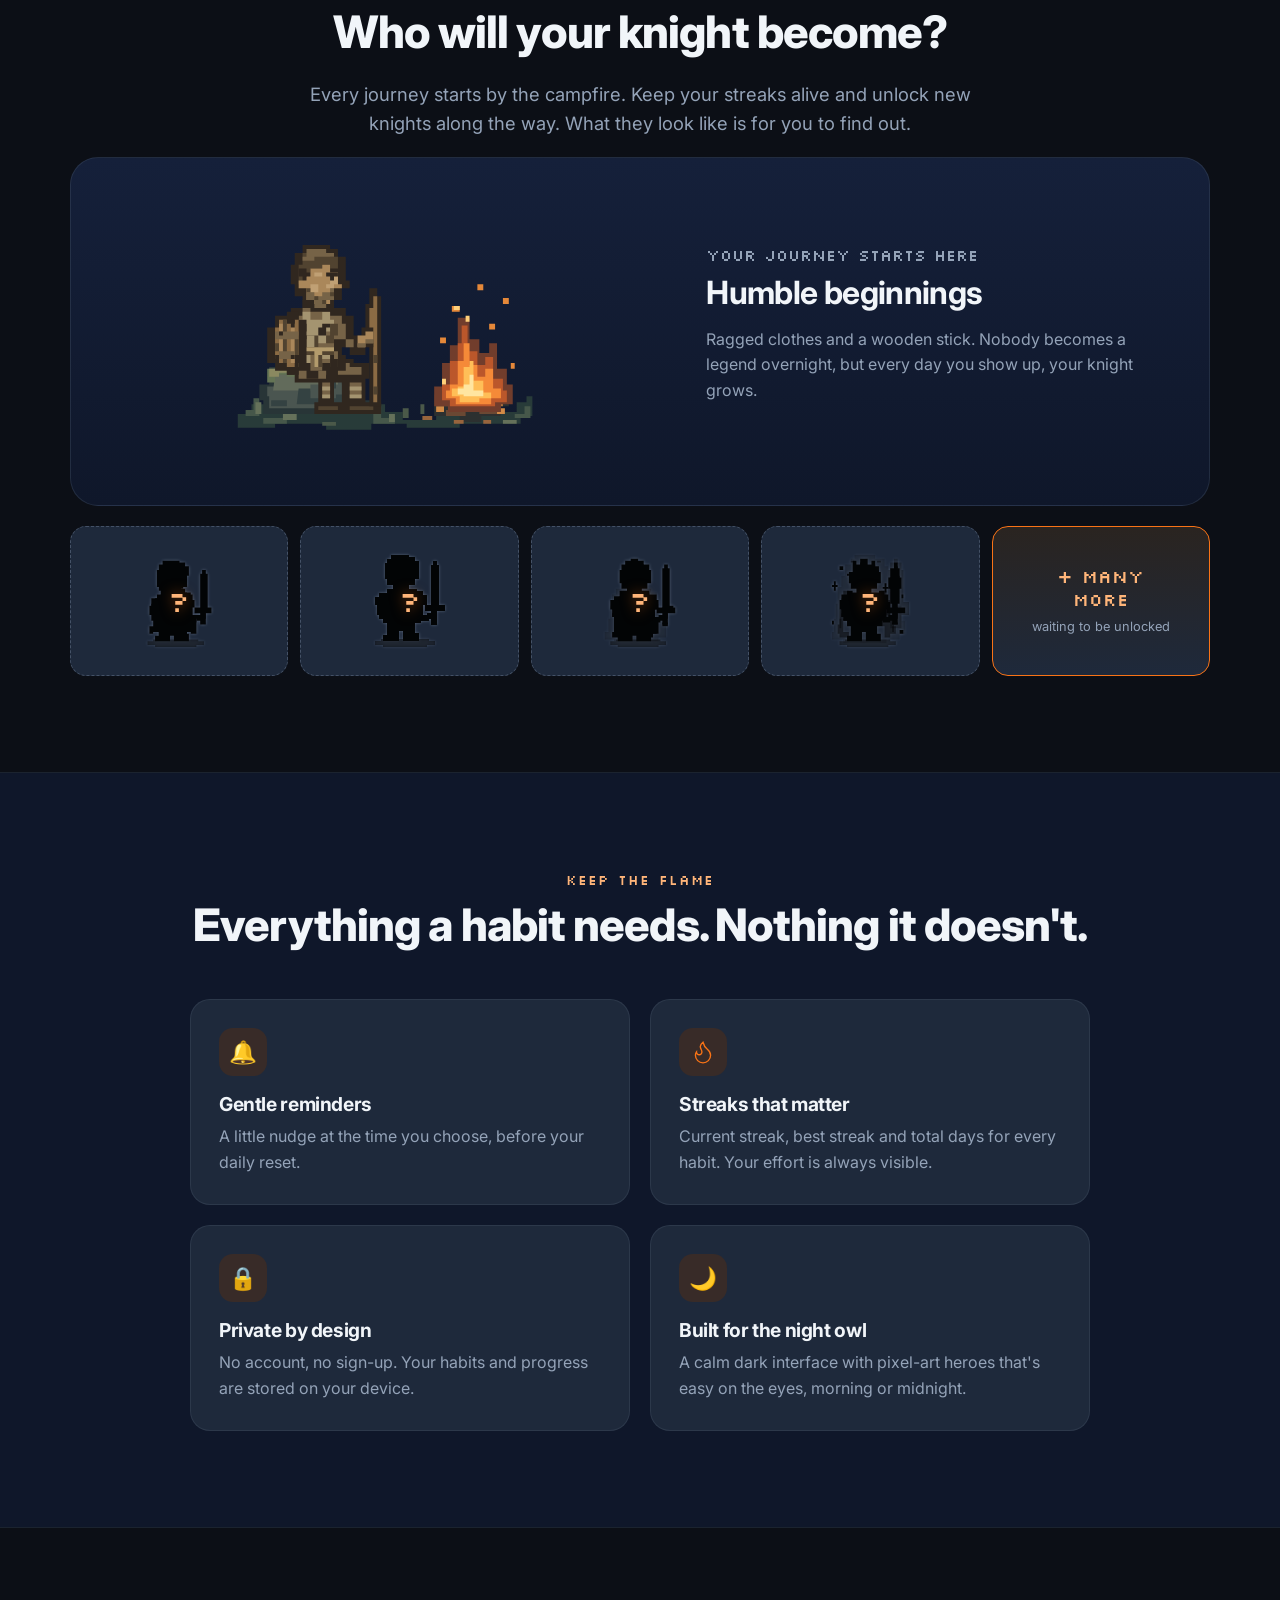
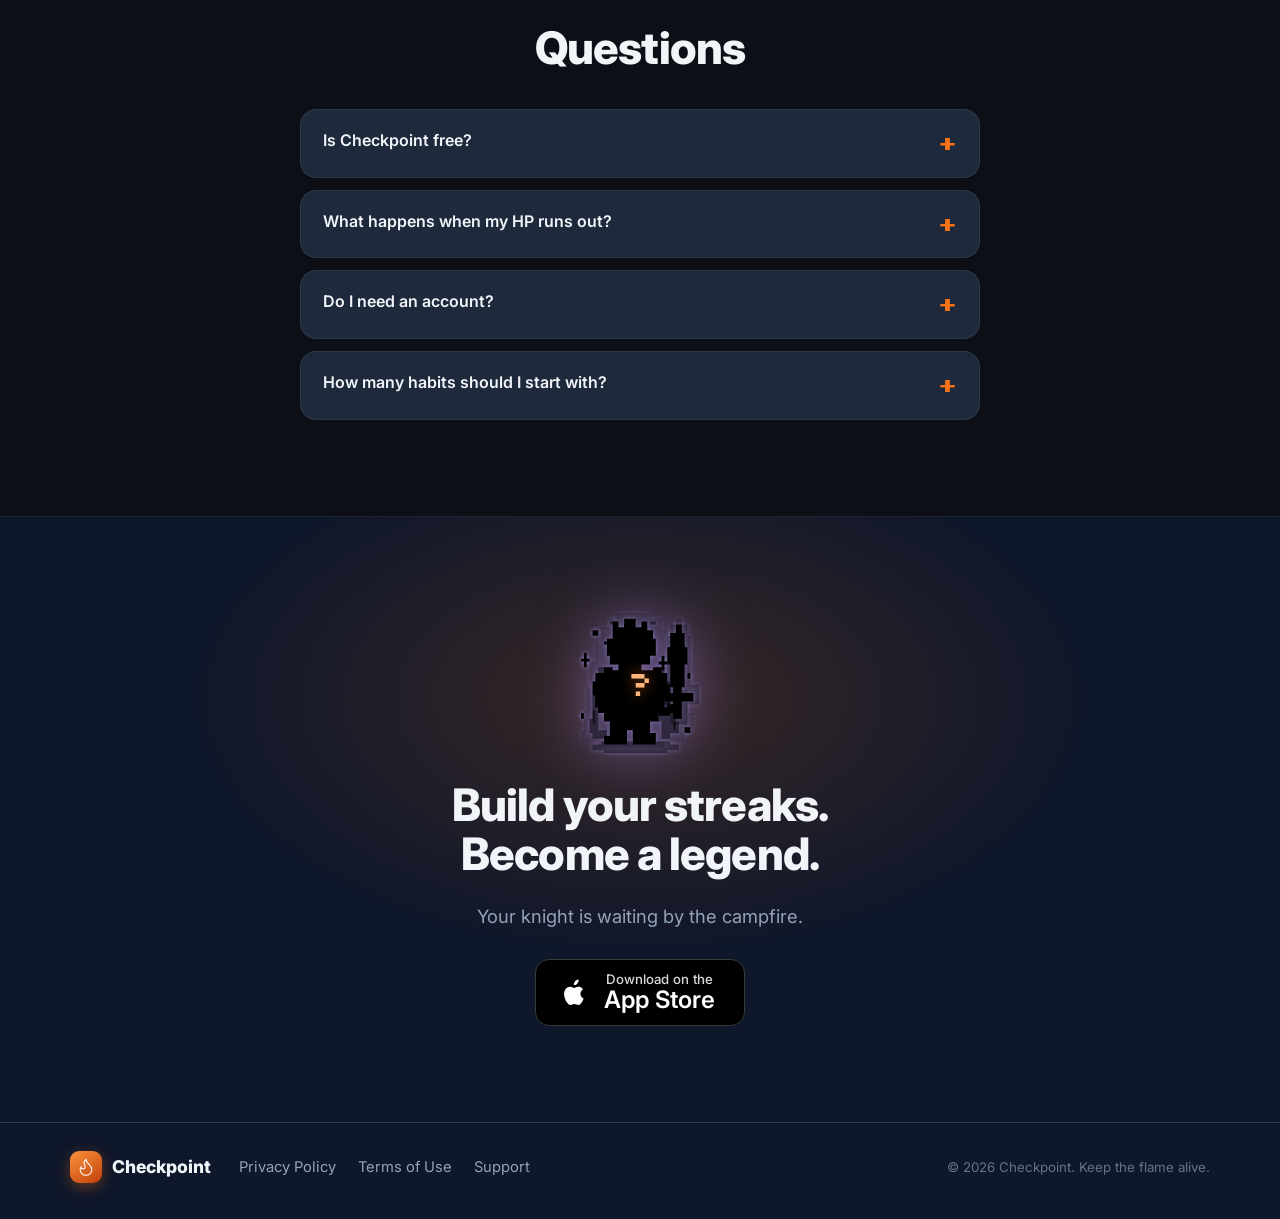
==== commit 26e2022d: "Remove habit icons feature card, use 2-column features grid Co-Authored-By: Claude Opus 5.5 <noreply" ====
--- a/index.html
+++ b/index.html
@@ -166,18 +166,6 @@
       <h2 class="center">Everything a habit needs. Nothing it doesn't.</h2>
       <div class="grid">
         <article class="feature">
-          <div class="feature__icons">
-            <span class="c-lav"><img src="assets/img/book.svg" alt=""></span>
-            <span class="c-green"><img src="assets/img/sport.svg" alt=""></span>
-            <span class="c-orange"><img src="assets/img/coding.svg" alt=""></span>
-            <span class="c-blue"><img src="assets/img/language.svg" alt=""></span>
-            <span class="c-red"><img src="assets/img/heart.svg" alt=""></span>
-            <span class="c-pink"><img src="assets/img/coffee.svg" alt=""></span>
-          </div>
-          <h3>Make it yours</h3>
-          <p>Six icons and six accent colors so every quest is easy to spot at a glance.</p>
-        </article>
-        <article class="feature">
           <div class="feature__big">🔔</div>
           <h3>Gentle reminders</h3>
           <p>A little nudge at the time you choose, before your daily reset.</p>
--- a/styles.css
+++ b/styles.css
@@ -202,7 +202,7 @@
 .locked__more span { color: var(--muted); font-size: .8rem; }
 
 /* Features */
-.grid { display: grid; grid-template-columns: repeat(3, 1fr); gap: 20px; margin-top: 48px; }
+.grid { display: grid; grid-template-columns: repeat(2, 1fr); gap: 20px; margin-top: 48px; max-width: 900px; margin-inline: auto; }
 .feature { background: var(--card); border: 1px solid rgba(71, 85, 105, .35); border-radius: var(--radius); padding: 28px; }
 .feature p { color: var(--muted); margin: 0; }
 .feature__big {
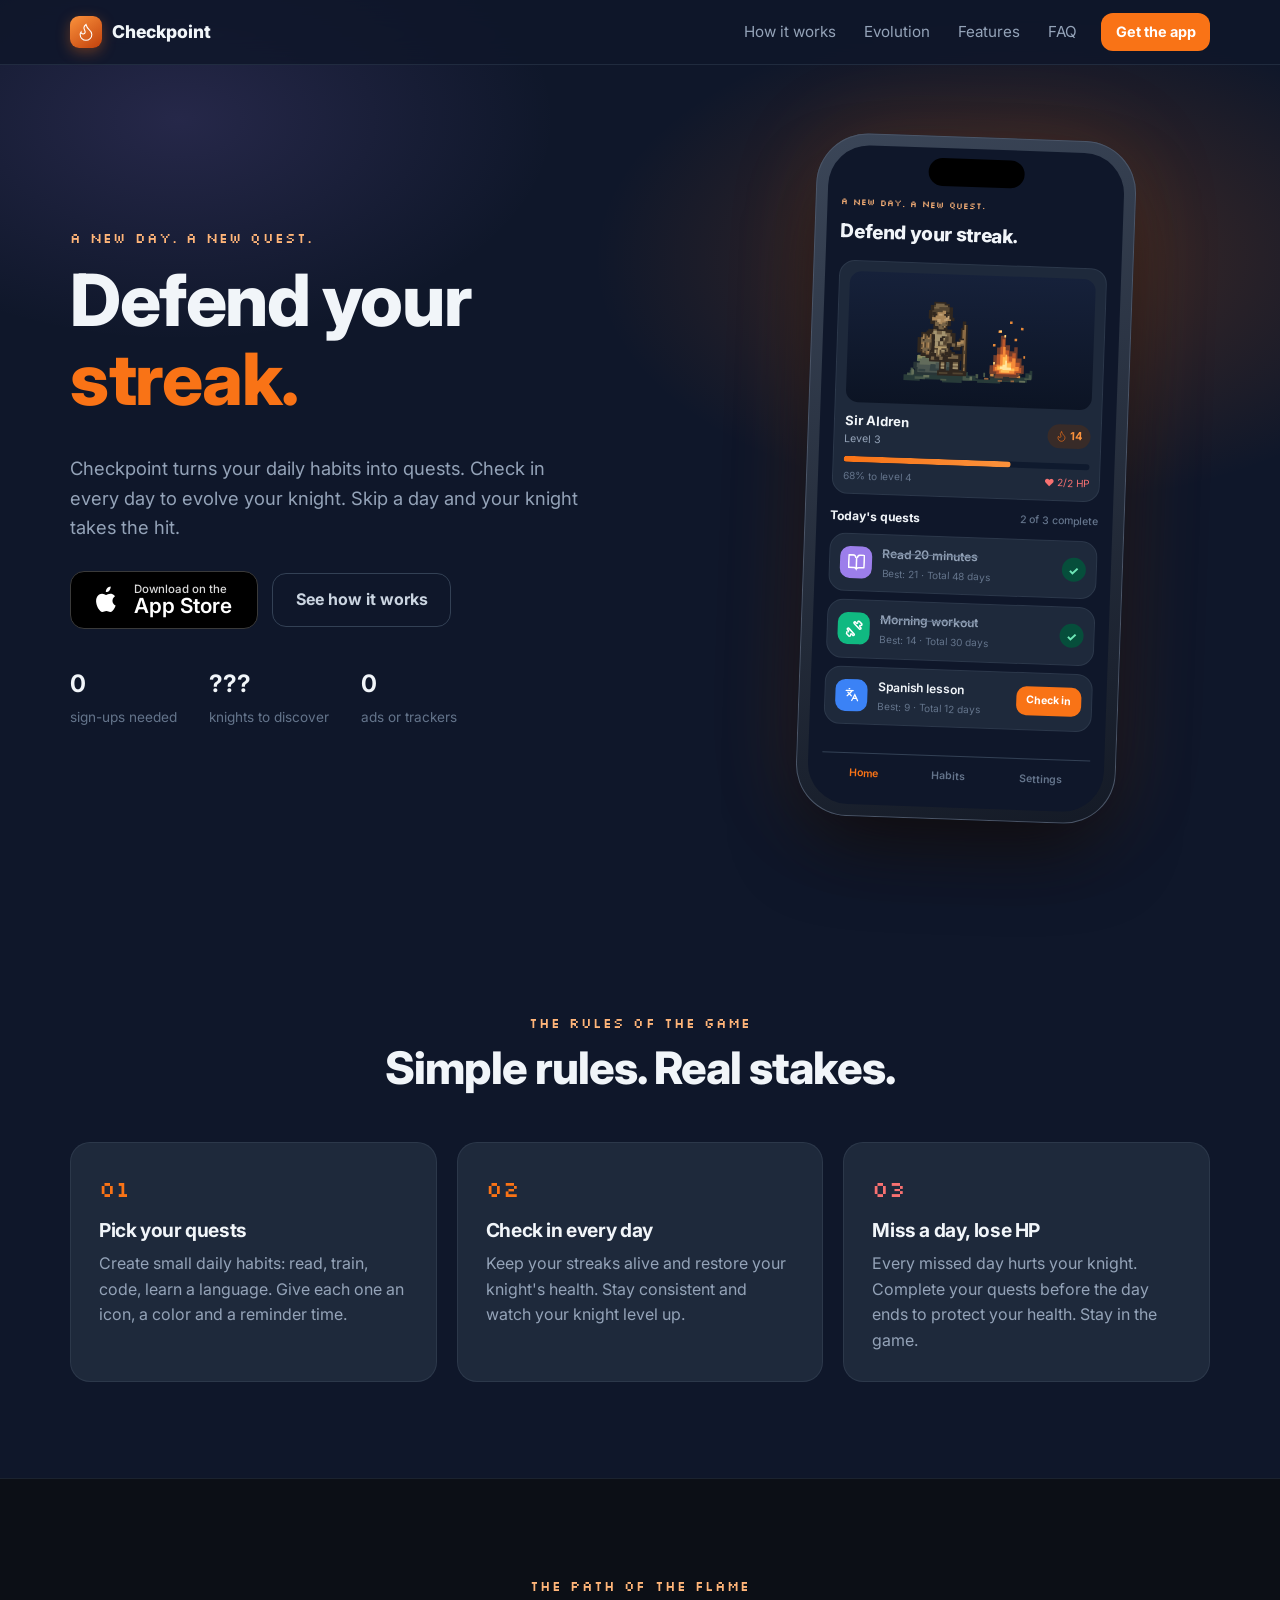
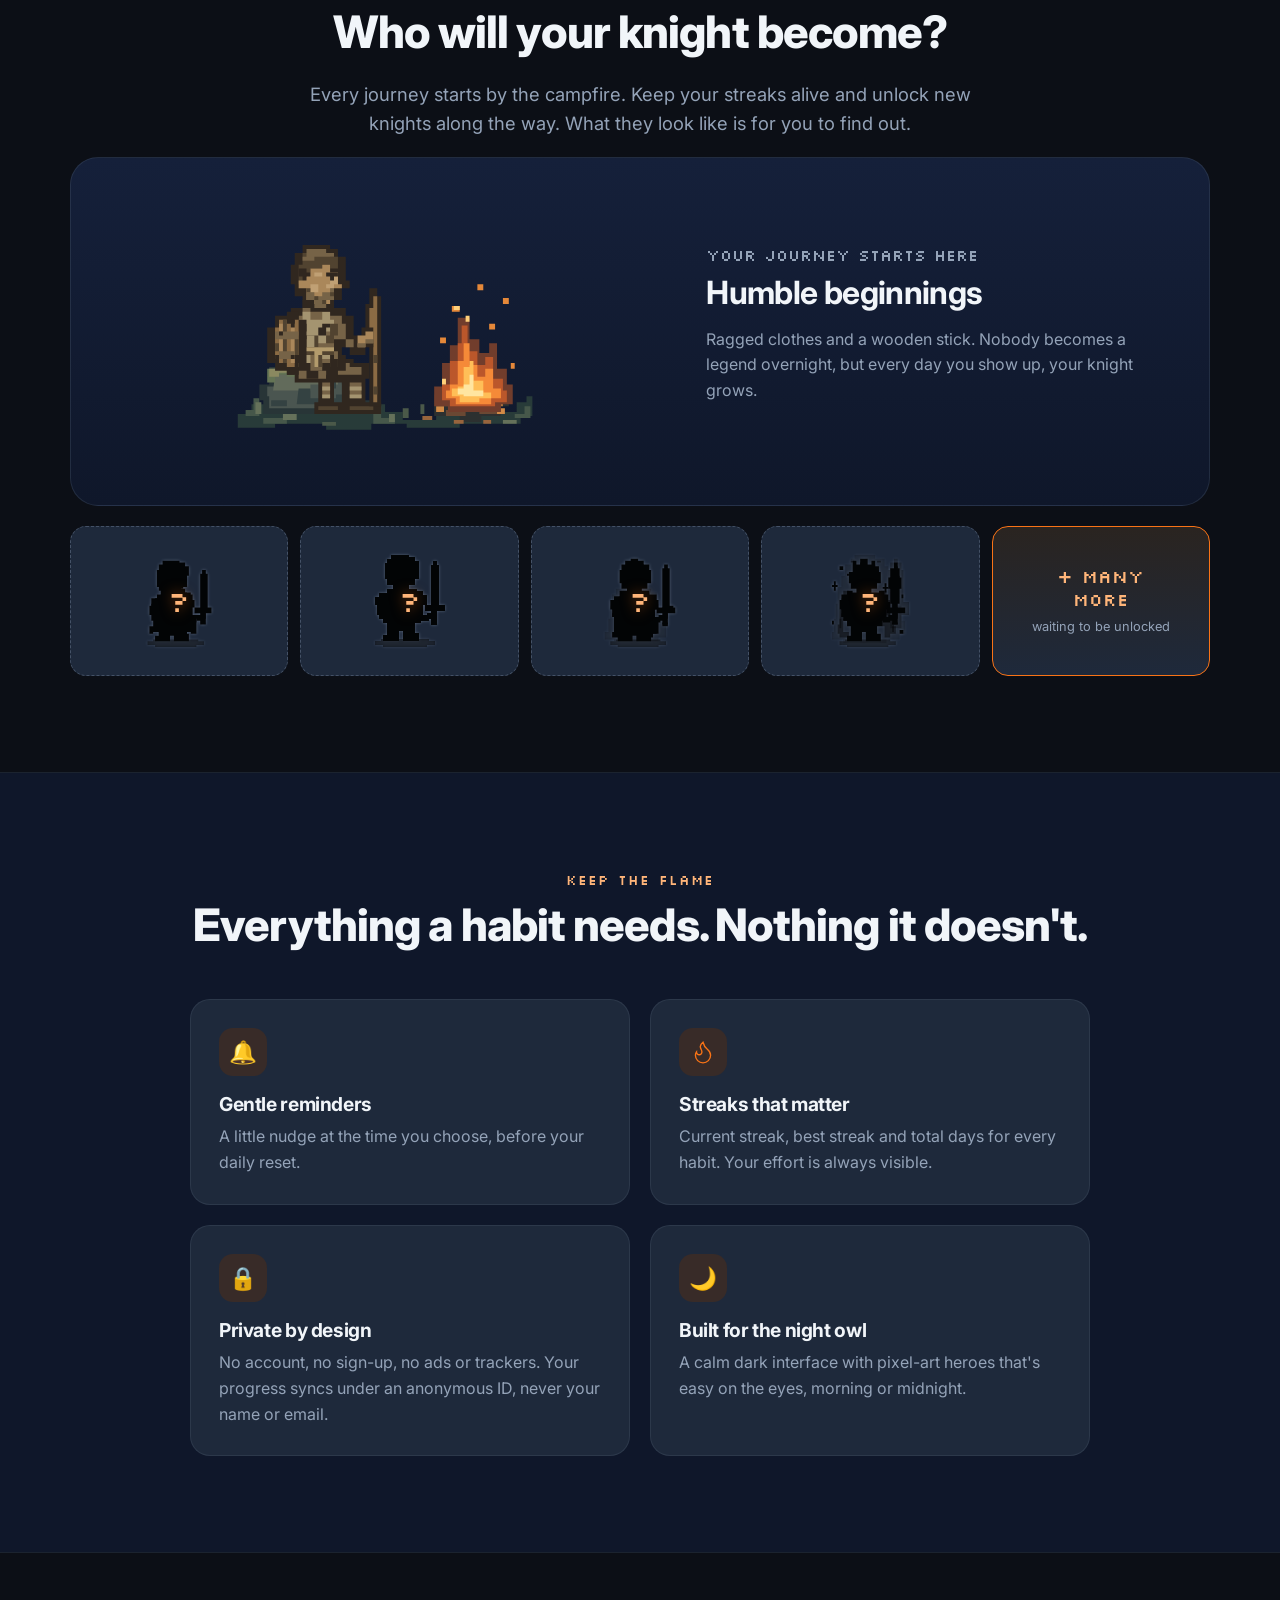
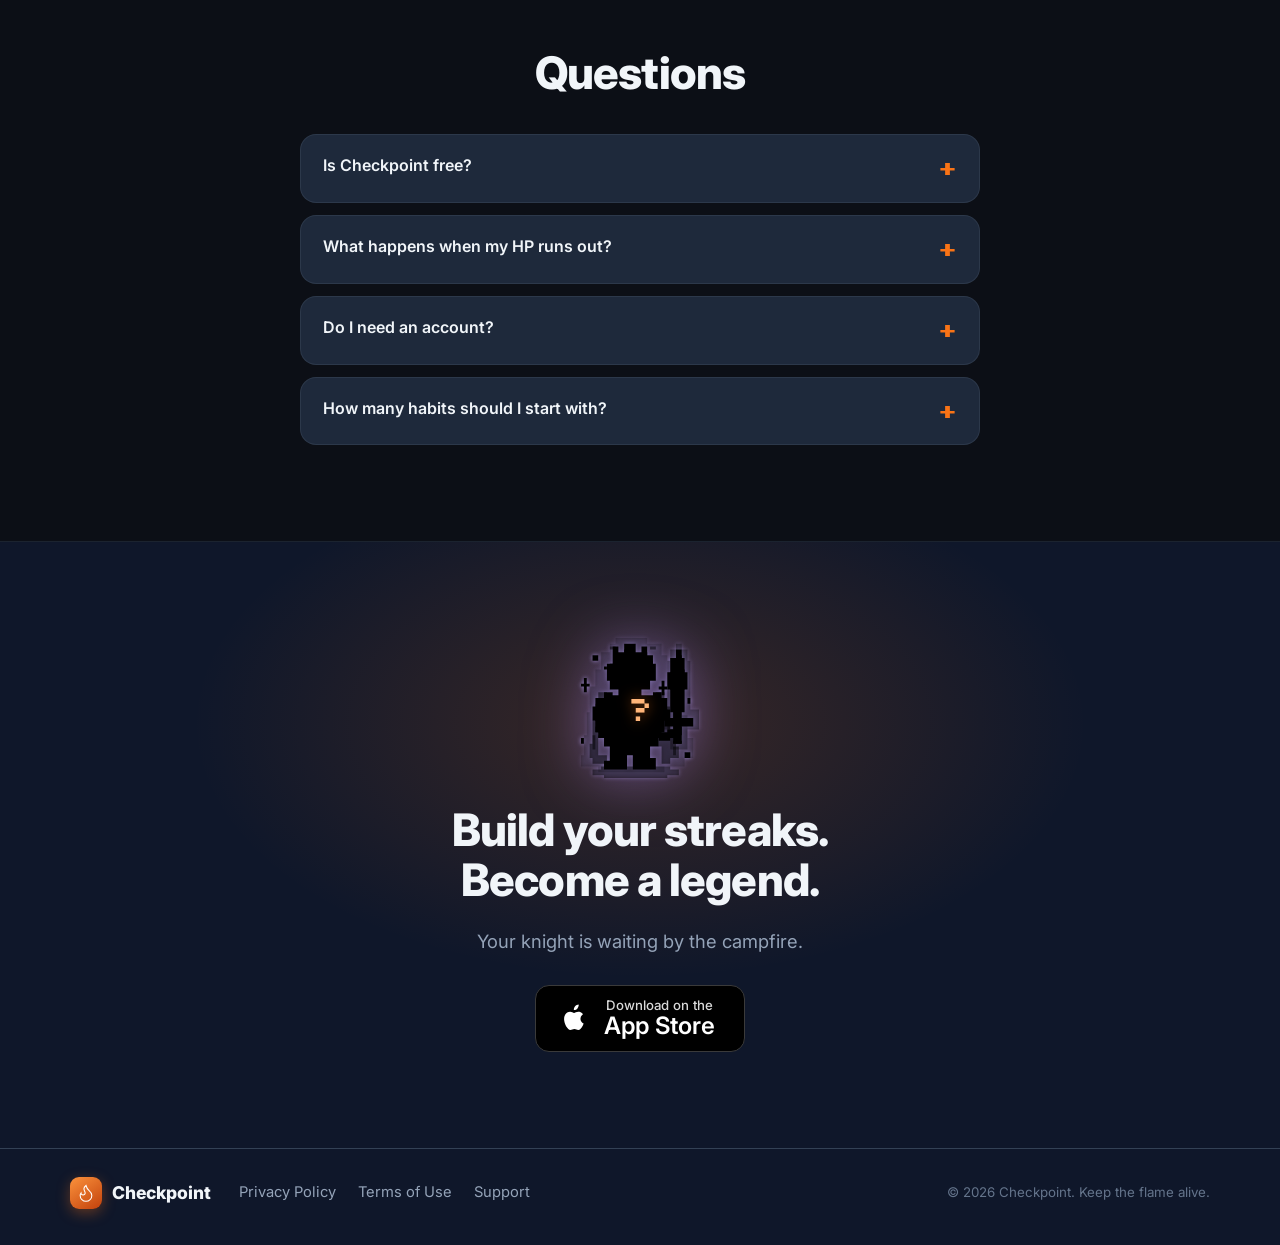
==== commit d72841e1: "Update privacy policy and site copy for anonymous Firebase sync Describe anonymous cloud sync, backu" ====
--- a/index.html
+++ b/index.html
@@ -56,7 +56,7 @@
         <ul class="hero__stats">
           <li><b>0</b><span>sign-ups needed</span></li>
           <li><b>???</b><span>knights to discover</span></li>
-          <li><b>100%</b><span>on-device</span></li>
+          <li><b>0</b><span>ads or trackers</span></li>
         </ul>
       </div>
 
@@ -178,7 +178,7 @@
         <article class="feature">
           <div class="feature__big">🔒</div>
           <h3>Private by design</h3>
-          <p>No account, no sign-up. Your habits and progress are stored on your device.</p>
+          <p>No account, no sign-up, no ads or trackers. Your progress syncs under an anonymous ID, never your name or email.</p>
         </article>
         <article class="feature">
           <div class="feature__big">🌙</div>
@@ -232,7 +232,7 @@
     <nav aria-label="Legal">
       <a href="privacy.html">Privacy Policy</a>
       <a href="terms.html">Terms of Use</a>
-      <a href="mailto:checkpoint.todo@gmail.com">Support</a>
+      <a href="support.html">Support</a>
     </nav>
     <small class="dim">© <span id="year">2026</span> Checkpoint. Keep the flame alive.</small>
   </div>
--- a/styles.css
+++ b/styles.css
@@ -278,3 +278,14 @@
 .legal__summary { background: var(--card); border: 1px solid rgba(71, 85, 105, .35); border-left: 3px solid var(--primary); border-radius: 14px; padding: 18px 22px; margin: 28px 0 8px; }
 .legal__summary b { display: block; margin-bottom: 6px; }
 .legal__summary p { margin: 0; }
+
+/* Support */
+.contact { background: var(--card); border: 1px solid rgba(71, 85, 105, .35); border-radius: var(--radius); padding: 24px; margin: 28px 0 8px; }
+.contact__label { font-family: var(--pixel); font-size: .8rem; color: var(--primary-text); }
+.legal .contact__email { display: block; font-size: clamp(1.15rem, 4vw, 1.5rem); font-weight: 700; color: var(--text); text-decoration: none; margin: 4px 0 18px; word-break: break-all; }
+.contact__actions { display: flex; flex-wrap: wrap; gap: 10px; }
+.contact__actions .btn { font: inherit; font-weight: 700; border: 0; cursor: pointer; text-decoration: none; }
+.legal .contact__actions .btn { color: #fff; }
+.legal .contact__actions .btn--ghost { color: var(--text-2); border: 1px solid var(--line); }
+.contact__hint { margin: 14px 0 0; }
+.legal details:first-of-type { margin-top: 16px; }
